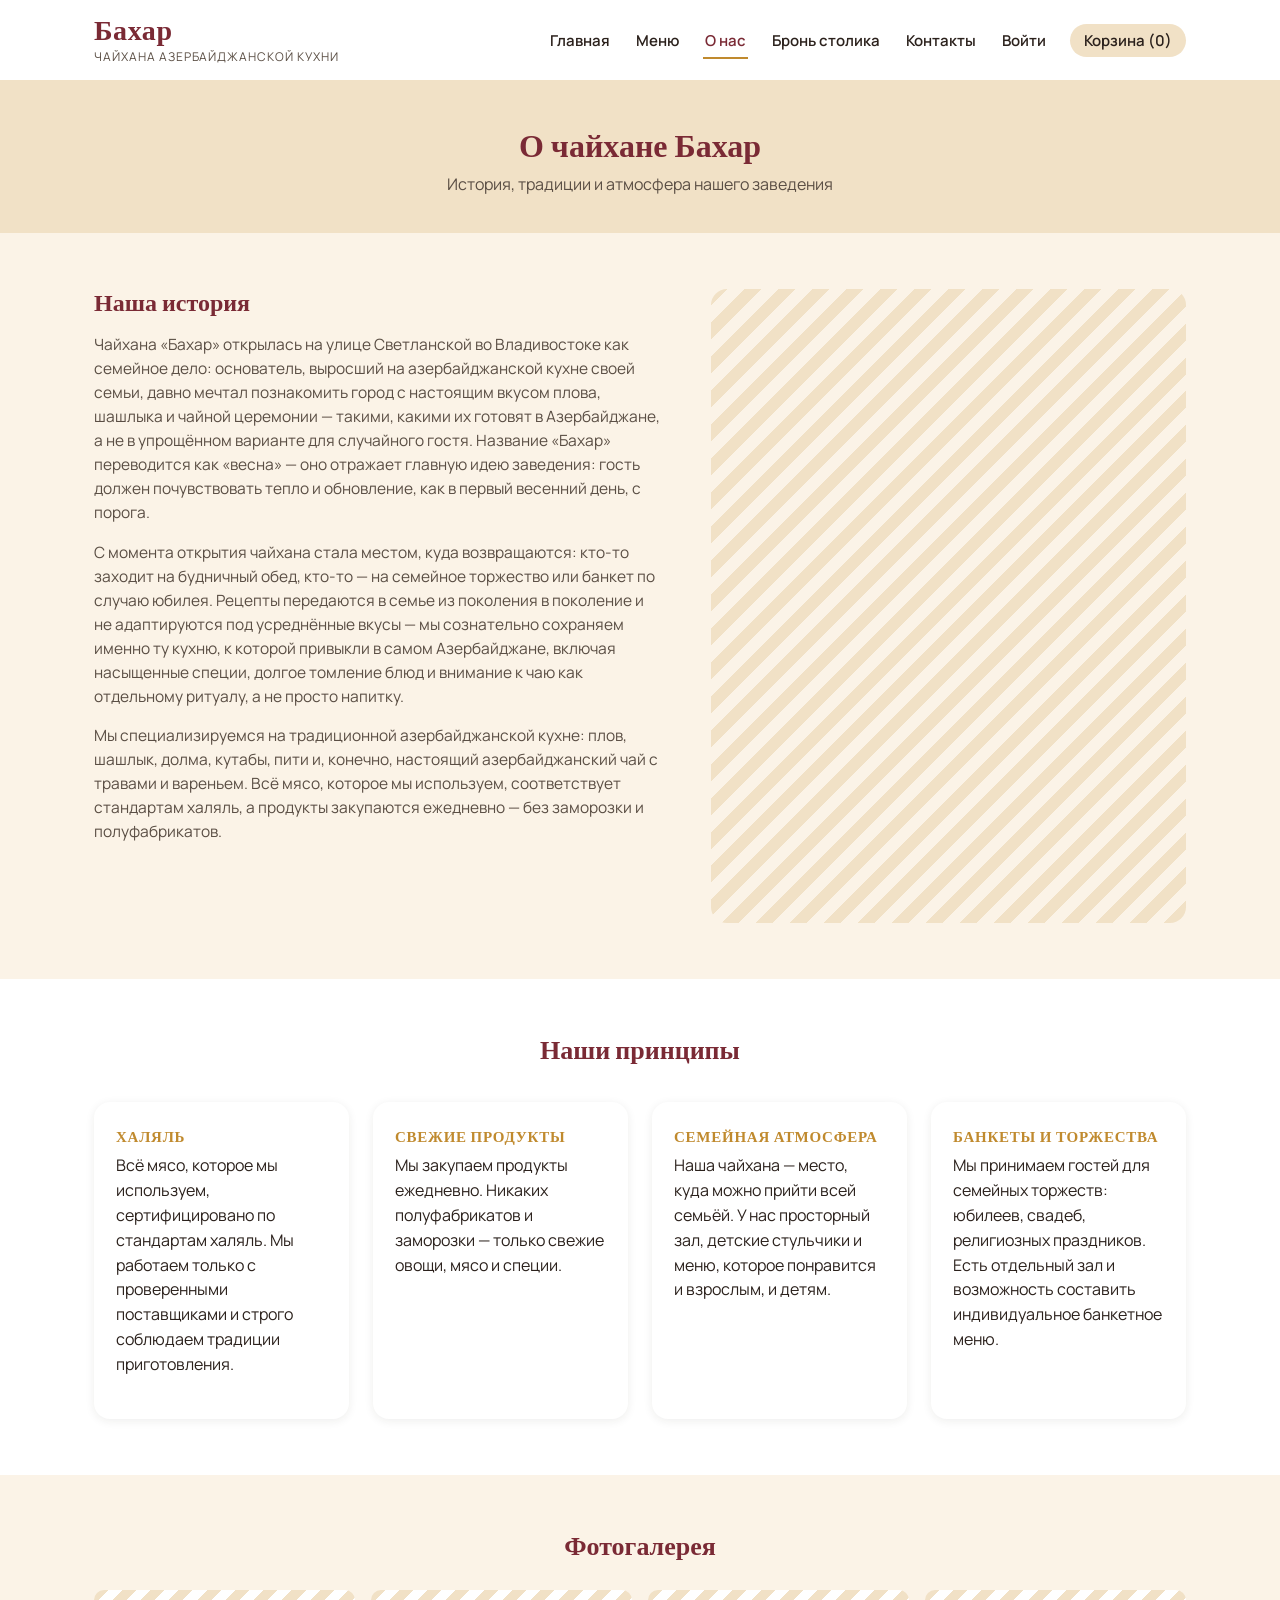
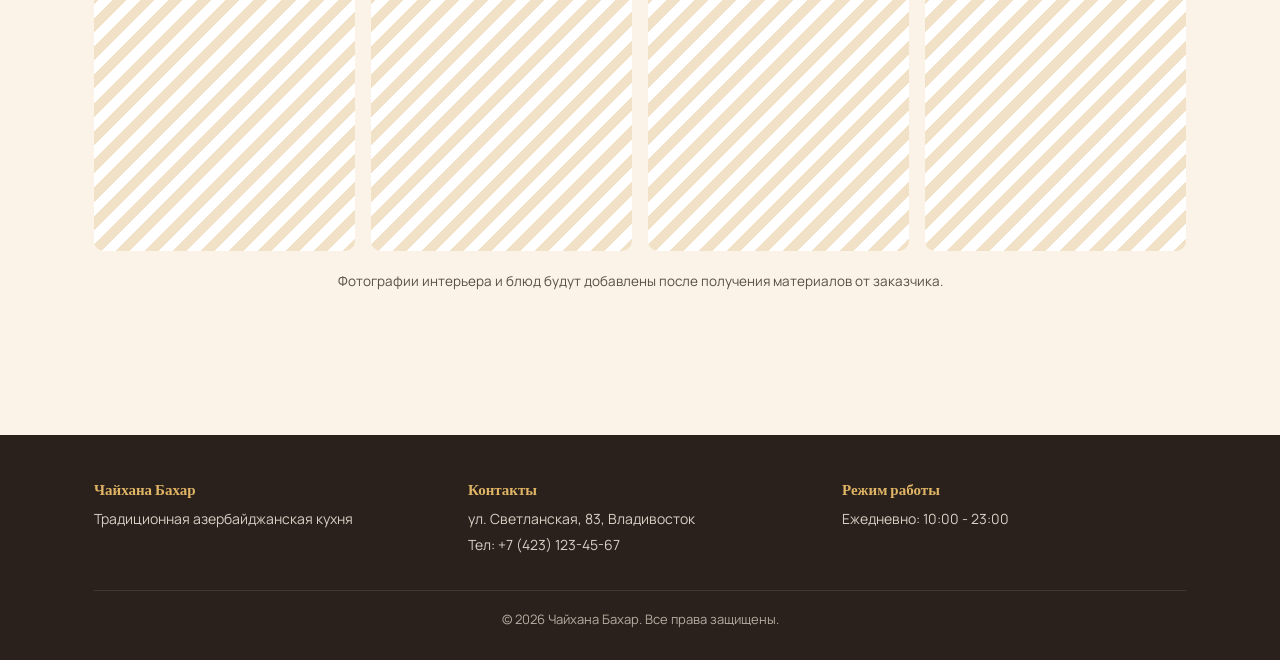
==== bahar_chaykhana/wwwroot/about.html @ 2b30fce7 "Добавьте файлы проекта." ====
<!DOCTYPE html>
<html lang="ru">
<head>
    <meta charset="UTF-8">
    <meta name="viewport" content="width=device-width, initial-scale=1.0">
    <title>О нас - Чайхана Бахар</title>
    <link rel="stylesheet" href="css/style.css">
    <link rel="stylesheet" href="css/about.css">
</head>
<body>
    <header>
        <div class="container">
            <div class="logo">
                <h1>Бахар</h1>
                <span>чайхана азербайджанской кухни</span>
            </div>
            <nav>
                <ul>
                    <li><a href="index.html">Главная</a></li>
                    <li><a href="menu.html">Меню</a></li>
                    <li><a href="about.html" class="active">О нас</a></li>
                    <li><a href="booking.html">Бронь столика</a></li>
                    <li><a href="contacts.html">Контакты</a></li>
                    <li><a href="login.html">Войти</a></li>
                    <li><a href="cart.html" class="cart-link">Корзина (<span id="cart-count">0</span>)</a></li>
                </ul>
            </nav>
        </div>
    </header>

    <main>
        <section class="page-header">
            <div class="container">
                <h2>О чайхане Бахар</h2>
                <p>История, традиции и атмосфера нашего заведения</p>
            </div>
        </section>

        <section class="about-content">
            <div class="container">
                <div class="about-text">
                    <h3>Наша история</h3>
                    <p>Чайхана «Бахар» открылась на улице Светланской во Владивостоке как семейное дело: основатель, выросший на азербайджанской кухне своей семьи, давно мечтал познакомить город с настоящим вкусом плова, шашлыка и чайной церемонии — такими, какими их готовят в Азербайджане, а не в упрощённом варианте для случайного гостя. Название «Бахар» переводится как «весна» — оно отражает главную идею заведения: гость должен почувствовать тепло и обновление, как в первый весенний день, с порога.</p>
                    <p>С момента открытия чайхана стала местом, куда возвращаются: кто-то заходит на будничный обед, кто-то — на семейное торжество или банкет по случаю юбилея. Рецепты передаются в семье из поколения в поколение и не адаптируются под усреднённые вкусы — мы сознательно сохраняем именно ту кухню, к которой привыкли в самом Азербайджане, включая насыщенные специи, долгое томление блюд и внимание к чаю как отдельному ритуалу, а не просто напитку.</p>
                    <p>Мы специализируемся на традиционной азербайджанской кухне: плов, шашлык, долма, кутабы, пити и, конечно, настоящий азербайджанский чай с травами и вареньем. Всё мясо, которое мы используем, соответствует стандартам халяль, а продукты закупаются ежедневно — без заморозки и полуфабрикатов.</p>
                </div>
                <div class="about-image">
                    <div class="image-placeholder"></div>
                </div>
            </div>
        </section>

        <section class="about-features">
            <div class="container">
                <h3>Наши принципы</h3>
                <div class="features-grid">
                    <div class="feature-card">
                        <h4>Халяль</h4>
                        <p>Всё мясо, которое мы используем, сертифицировано по стандартам халяль. Мы работаем только с проверенными поставщиками и строго соблюдаем традиции приготовления.</p>
                    </div>
                    <div class="feature-card">
                        <h4>Свежие продукты</h4>
                        <p>Мы закупаем продукты ежедневно. Никаких полуфабрикатов и заморозки — только свежие овощи, мясо и специи.</p>
                    </div>
                    <div class="feature-card">
                        <h4>Семейная атмосфера</h4>
                        <p>Наша чайхана — место, куда можно прийти всей семьёй. У нас просторный зал, детские стульчики и меню, которое понравится и взрослым, и детям.</p>
                    </div>
                    <div class="feature-card">
                        <h4>Банкеты и торжества</h4>
                        <p>Мы принимаем гостей для семейных торжеств: юбилеев, свадеб, религиозных праздников. Есть отдельный зал и возможность составить индивидуальное банкетное меню.</p>
                    </div>
                </div>
            </div>
        </section>

        <section class="about-gallery">
            <div class="container">
                <h3>Фотогалерея</h3>
                <div class="gallery-grid">
                    <div class="gallery-item"></div>
                    <div class="gallery-item"></div>
                    <div class="gallery-item"></div>
                    <div class="gallery-item"></div>
                </div>
                <p class="gallery-note">Фотографии интерьера и блюд будут добавлены после получения материалов от заказчика.</p>
            </div>
        </section>
    </main>

    <footer>
        <div class="container">
            <div class="footer-content">
                <div class="footer-section">
                    <h4>Чайхана Бахар</h4>
                    <p>Традиционная азербайджанская кухня</p>
                </div>
                <div class="footer-section">
                    <h4>Контакты</h4>
                    <p>ул. Светланская, 83, Владивосток</p>
                    <p>Тел: +7 (423) 123-45-67</p>
                </div>
                <div class="footer-section">
                    <h4>Режим работы</h4>
                    <p>Ежедневно: 10:00 - 23:00</p>
                </div>
            </div>
            <div class="footer-bottom">
                <p>&copy; 2026 Чайхана Бахар. Все права защищены.</p>
            </div>
        </div>
    </footer>

    <script src="js/api.js"></script>
    <script src="js/cart.js"></script>
</body>
</html>
---- bahar_chaykhana/wwwroot/css/style.css ----
/* ==========================================================================
   style.css — общая дизайн-система сайта чайханы «Бахар»
   Подключается на всех страницах первым, до файла конкретной страницы.
   ========================================================================== */

@import url('https://fonts.googleapis.com/css2?family=Fraunces:opsz,wght@9..144,400;9..144,500;9..144,600;9..144,700&family=Manrope:wght@400;500;600;700;800&display=swap');

:root {
    /* Палитра — гранат, латунь, тёплый кофейный текст, редкий бирюзовый акцент */
    --color-pomegranate: #7A2A35;
    --color-pomegranate-dark: #591E26;
    --color-brass: #C08A2E;
    --color-brass-light: #E0B565;
    --color-cream: #FBF3E7;
    --color-cream-deep: #F1E1C6;
    --color-ink: #2B211C;
    --color-ink-soft: #5A4E44;
    --color-teal: #2F5D50;
    --color-white: #FFFFFF;
    --color-danger: #A3352E;
    --color-success: #3B6D11;

    /* Типографика */
    --font-display: 'Fraunces', Georgia, serif;
    --font-body: 'Manrope', 'Segoe UI', sans-serif;

    /* Разное */
    --radius: 10px;
    --radius-lg: 16px;
    --shadow-card: 0 2px 10px rgba(43, 33, 28, 0.08);
    --max-width: 1140px;
}

/* ---------- Сброс и база ---------- */

* {
    box-sizing: border-box;
}

html {
    scroll-behavior: smooth;
}

body {
    margin: 0;
    font-family: var(--font-body);
    color: var(--color-ink);
    background: var(--color-cream);
    line-height: 1.55;
    -webkit-font-smoothing: antialiased;
}

h1, h2, h3, h4, h5 {
    font-family: var(--font-display);
    color: var(--color-pomegranate);
    line-height: 1.2;
    margin: 0 0 0.6em;
}

p {
    margin: 0 0 1em;
}

a {
    color: var(--color-pomegranate);
    text-decoration: none;
}

a:hover {
    color: var(--color-brass);
}

img {
    max-width: 100%;
    display: block;
}

.container {
    max-width: var(--max-width);
    margin: 0 auto;
    padding: 0 24px;
}

.text-center {
    text-align: center;
}

/* ---------- Орнамент-разделитель (подпись стиля сайта) ----------
   Тонкая геометрическая решётка в духе азербайджанского шебеке —
   используется между секциями вместо обычной линии. */

.ornament-divider {
    height: 14px;
    background-image: url("data:image/svg+xml,%3Csvg xmlns='http://www.w3.org/2000/svg' width='28' height='14'%3E%3Crect width='28' height='14' fill='none'/%3E%3Cpath d='M14 1 L27 7 L14 13 L1 7 Z' fill='none' stroke='%23C08A2E' stroke-width='1'/%3E%3Ccircle cx='14' cy='7' r='2' fill='%237A2A35'/%3E%3C/svg%3E");
    background-repeat: repeat-x;
    background-position: center;
    opacity: 0.55;
}

/* ---------- Шапка ---------- */

header {
    background: var(--color-white);
    border-bottom: 1px solid var(--color-cream-deep);
    position: sticky;
    top: 0;
    z-index: 100;
}

header .container {
    display: flex;
    align-items: center;
    justify-content: space-between;
    padding-top: 14px;
    padding-bottom: 14px;
    flex-wrap: wrap;
    gap: 12px;
}

.logo h1 {
    font-size: 28px;
    margin: 0;
    letter-spacing: 0.02em;
}

.logo span {
    display: block;
    font-size: 12px;
    color: var(--color-ink-soft);
    text-transform: uppercase;
    letter-spacing: 0.08em;
}

nav ul {
    list-style: none;
    display: flex;
    gap: 22px;
    margin: 0;
    padding: 0;
    flex-wrap: wrap;
}

nav a {
    color: var(--color-ink);
    font-weight: 600;
    font-size: 15px;
    padding: 6px 2px;
    border-bottom: 2px solid transparent;
}

nav a:hover,
nav a.active {
    color: var(--color-pomegranate);
    border-bottom-color: var(--color-brass);
}

nav a.cart-link {
    background: var(--color-cream-deep);
    padding: 6px 14px;
    border-radius: 999px;
    border-bottom: none;
}

nav a.cart-link:hover,
nav a.cart-link.active {
    background: var(--color-pomegranate);
    color: var(--color-white);
}

/* ---------- Кнопки ---------- */

.btn {
    display: inline-block;
    font-family: var(--font-body);
    font-weight: 700;
    font-size: 15px;
    padding: 12px 26px;
    border-radius: var(--radius);
    border: 2px solid transparent;
    cursor: pointer;
    text-align: center;
    transition: transform 0.12s ease, background 0.15s ease, color 0.15s ease;
}

.btn:active {
    transform: scale(0.98);
}

.btn-primary {
    background: var(--color-pomegranate);
    color: var(--color-white);
}

.btn-primary:hover {
    background: var(--color-pomegranate-dark);
    color: var(--color-white);
}

.btn-secondary {
    background: transparent;
    color: var(--color-pomegranate);
    border-color: var(--color-pomegranate);
}

.btn-secondary:hover {
    background: var(--color-pomegranate);
    color: var(--color-white);
}

.btn-outline {
    background: transparent;
    color: var(--color-ink);
    border-color: var(--color-ink-soft);
}

.btn-outline:hover {
    border-color: var(--color-ink);
    color: var(--color-ink);
    background: var(--color-cream-deep);
}

.btn-small {
    padding: 7px 14px;
    font-size: 13px;
}

.btn-large {
    padding: 15px 34px;
    font-size: 16px;
}

.btn-full {
    display: block;
    width: 100%;
}

.btn:disabled {
    opacity: 0.5;
    cursor: not-allowed;
}

/* ---------- Секции общего вида (используются на index.html) ---------- */

.hero {
    background: linear-gradient(180deg, var(--color-cream-deep), var(--color-cream));
    padding: 70px 0 60px;
    text-align: center;
}

.hero h2 {
    font-size: 40px;
    max-width: 720px;
    margin: 0 auto 0.4em;
}

.hero p {
    font-size: 18px;
    color: var(--color-ink-soft);
    margin-bottom: 2em;
}

.hero-buttons {
    display: flex;
    gap: 16px;
    justify-content: center;
    flex-wrap: wrap;
}

.features {
    padding: 60px 0;
}

.features h3 {
    text-align: center;
    font-size: 26px;
    margin-bottom: 40px;
}

.features-grid {
    display: grid;
    grid-template-columns: repeat(auto-fit, minmax(220px, 1fr));
    gap: 24px;
}

.feature,
.feature-card {
    background: var(--color-white);
    border-radius: var(--radius-lg);
    padding: 26px 22px;
    box-shadow: var(--shadow-card);
}

.feature h4,
.feature-card h4 {
    color: var(--color-brass);
    font-size: 15px;
    text-transform: uppercase;
    letter-spacing: 0.05em;
    margin-bottom: 0.5em;
}

.popular-dishes {
    padding: 20px 0 70px;
}

.popular-dishes h3 {
    text-align: center;
    font-size: 26px;
    margin-bottom: 36px;
}

.dishes-preview {
    display: grid;
    grid-template-columns: repeat(auto-fit, minmax(220px, 1fr));
    gap: 24px;
    margin-bottom: 36px;
}

.dish-card {
    background: var(--color-white);
    border-radius: var(--radius-lg);
    overflow: hidden;
    box-shadow: var(--shadow-card);
}

.dish-image {
    aspect-ratio: 4 / 3;
    background: var(--color-cream-deep);
}

.dish-image img {
    width: 100%;
    height: 100%;
    object-fit: cover;
}

.dish-card h4,
.dish-card p,
.dish-card .price {
    padding-left: 18px;
    padding-right: 18px;
}

.dish-card h4 {
    margin-top: 16px;
    margin-bottom: 4px;
    font-size: 18px;
}

.dish-card p {
    color: var(--color-ink-soft);
    font-size: 14px;
}

.dish-card .price {
    display: block;
    font-weight: 800;
    color: var(--color-pomegranate);
    padding-bottom: 18px;
}

/* ---------- Общие элементы форм (booking / checkout / auth) ---------- */

.form-group {
    margin-bottom: 18px;
}

.form-row {
    display: grid;
    grid-template-columns: 1fr 1fr;
    gap: 16px;
}

label {
    display: block;
    font-weight: 700;
    font-size: 14px;
    margin-bottom: 6px;
    color: var(--color-ink);
}

input[type="text"],
input[type="tel"],
input[type="email"],
input[type="password"],
input[type="date"],
input[type="time"],
input[type="number"],
select,
textarea {
    width: 100%;
    padding: 11px 14px;
    border: 1.5px solid var(--color-cream-deep);
    border-radius: var(--radius);
    font-family: var(--font-body);
    font-size: 15px;
    background: var(--color-white);
    color: var(--color-ink);
}

input:focus,
select:focus,
textarea:focus {
    outline: none;
    border-color: var(--color-brass);
}

.form-hint {
    font-size: 13px;
    color: var(--color-ink-soft);
    margin-top: 6px;
}

.radio-group {
    display: flex;
    gap: 20px;
}

.radio-label {
    display: flex;
    align-items: center;
    gap: 6px;
    font-weight: 600;
    cursor: pointer;
}

/* ---------- Подвал ---------- */

footer {
    background: var(--color-ink);
    color: var(--color-cream);
    margin-top: 60px;
}

.footer-content {
    display: grid;
    grid-template-columns: repeat(auto-fit, minmax(200px, 1fr));
    gap: 30px;
    padding: 46px 0 30px;
}

.footer-section h4 {
    color: var(--color-brass-light);
    font-size: 15px;
    margin-bottom: 0.6em;
}

.footer-section p {
    color: #D8CFC5;
    font-size: 14px;
    margin-bottom: 0.3em;
}

.footer-bottom {
    border-top: 1px solid rgba(255, 255, 255, 0.1);
    padding: 18px 0;
    text-align: center;
    font-size: 13px;
    color: #B7ADA2;
}

/* ---------- Адаптивность ---------- */

@media (max-width: 720px) {
    header .container {
        flex-direction: column;
        align-items: flex-start;
    }

    nav ul {
        gap: 14px;
        font-size: 14px;
    }

    .hero h2 {
        font-size: 28px;
    }

    .form-row {
        grid-template-columns: 1fr;
    }
}
---- bahar_chaykhana/wwwroot/css/about.css ----
/* ==========================================================================
   about.css — страница «О нас»
   ========================================================================== */

.page-header {
    background: var(--color-cream-deep);
    padding: 46px 0 36px;
    text-align: center;
}

.page-header h2 {
    font-size: 32px;
    margin-bottom: 0.2em;
}

.page-header p {
    color: var(--color-ink-soft);
    margin: 0;
}

.about-content {
    padding: 56px 0;
}

.about-content .container {
    display: grid;
    grid-template-columns: 1.2fr 1fr;
    gap: 46px;
    align-items: start;
}

.about-text h3 {
    font-size: 24px;
}

.about-text p {
    color: var(--color-ink-soft);
    font-size: 15.5px;
}

.about-image .image-placeholder {
    width: 100%;
    aspect-ratio: 3 / 4;
    border-radius: var(--radius-lg);
    background: repeating-linear-gradient(
        135deg,
        var(--color-cream-deep),
        var(--color-cream-deep) 12px,
        var(--color-cream) 12px,
        var(--color-cream) 24px
    );
}

.about-features {
    background: var(--color-white);
    padding: 56px 0;
}

.about-features h3 {
    text-align: center;
    font-size: 26px;
    margin-bottom: 36px;
}

.about-gallery {
    padding: 56px 0 70px;
}

.about-gallery h3 {
    text-align: center;
    font-size: 26px;
    margin-bottom: 28px;
}

.gallery-grid {
    display: grid;
    grid-template-columns: repeat(4, 1fr);
    gap: 16px;
}

.gallery-item {
    aspect-ratio: 1 / 1;
    border-radius: var(--radius);
    background: repeating-linear-gradient(
        135deg,
        var(--color-cream-deep),
        var(--color-cream-deep) 10px,
        var(--color-white) 10px,
        var(--color-white) 20px
    );
}

.gallery-note {
    text-align: center;
    color: var(--color-ink-soft);
    font-size: 13.5px;
    margin-top: 20px;
}

@media (max-width: 720px) {
    .about-content .container {
        grid-template-columns: 1fr;
    }

    .gallery-grid {
        grid-template-columns: repeat(2, 1fr);
    }
}
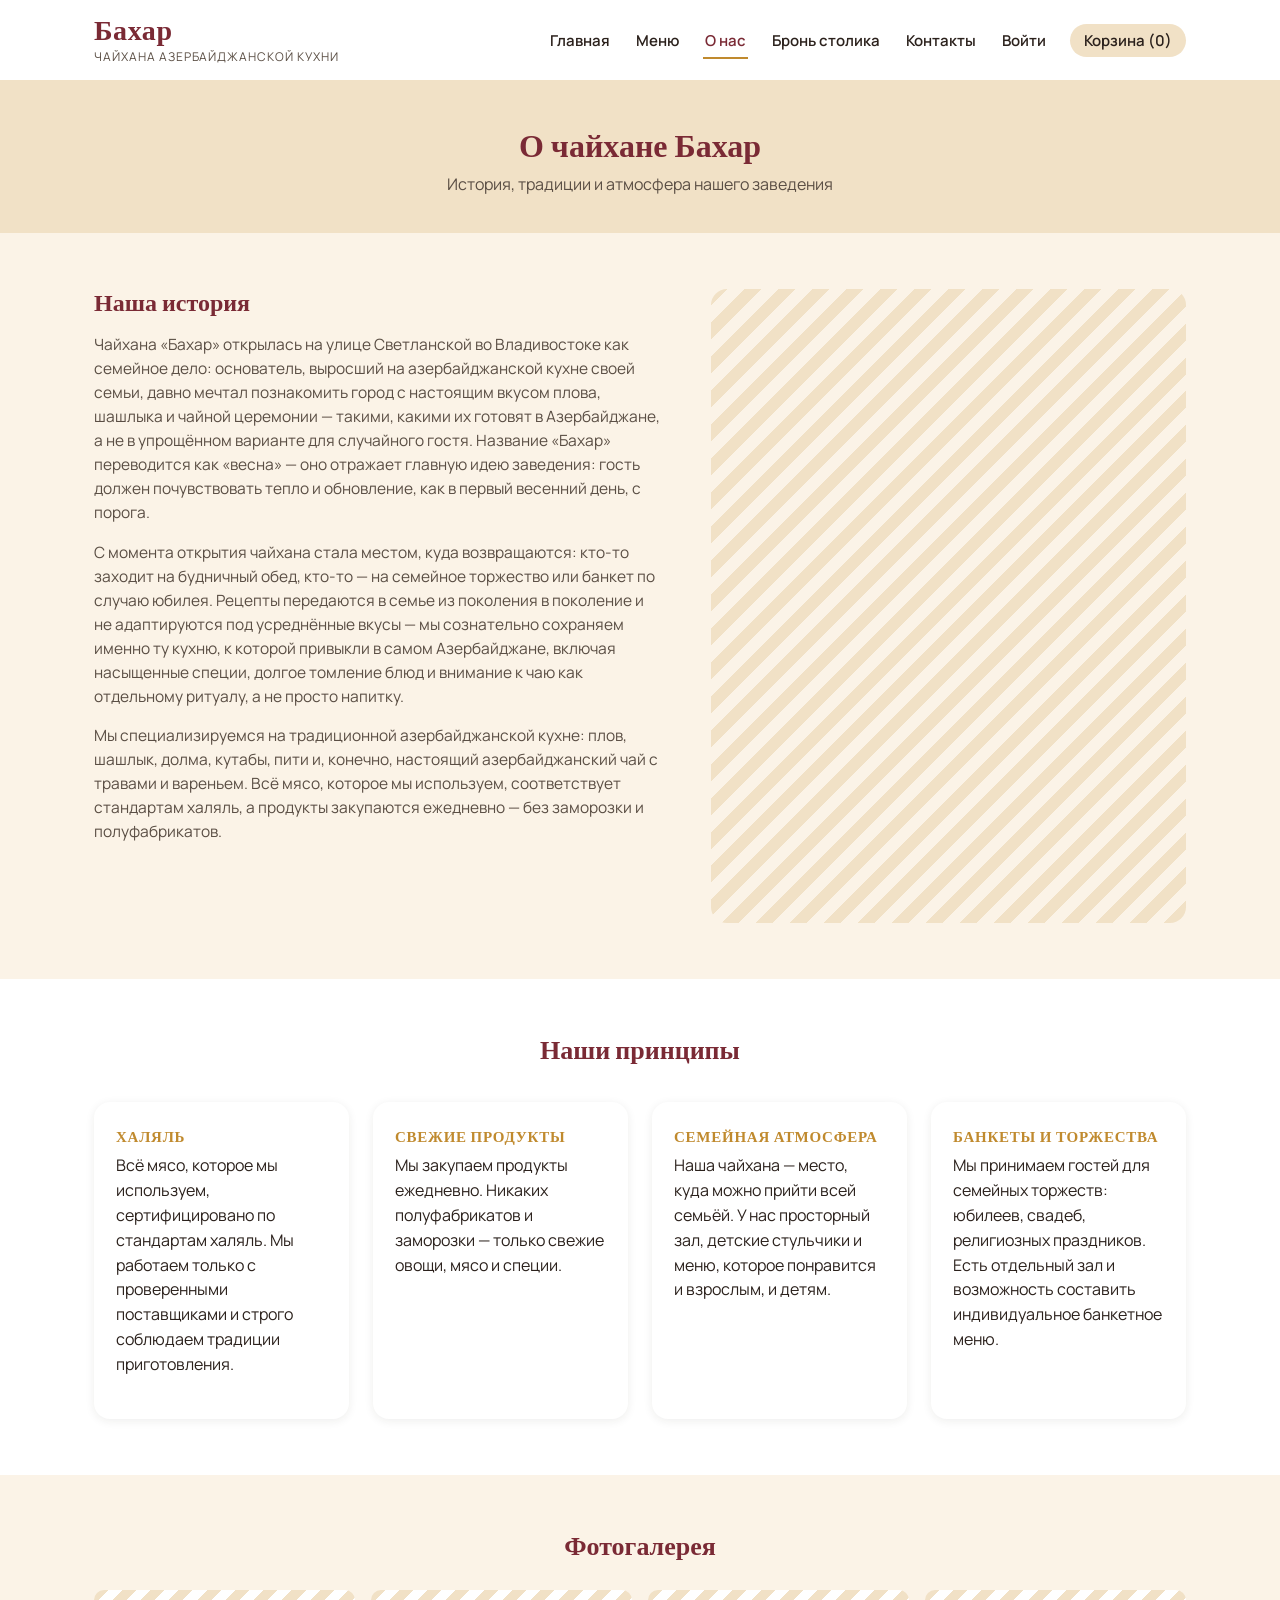
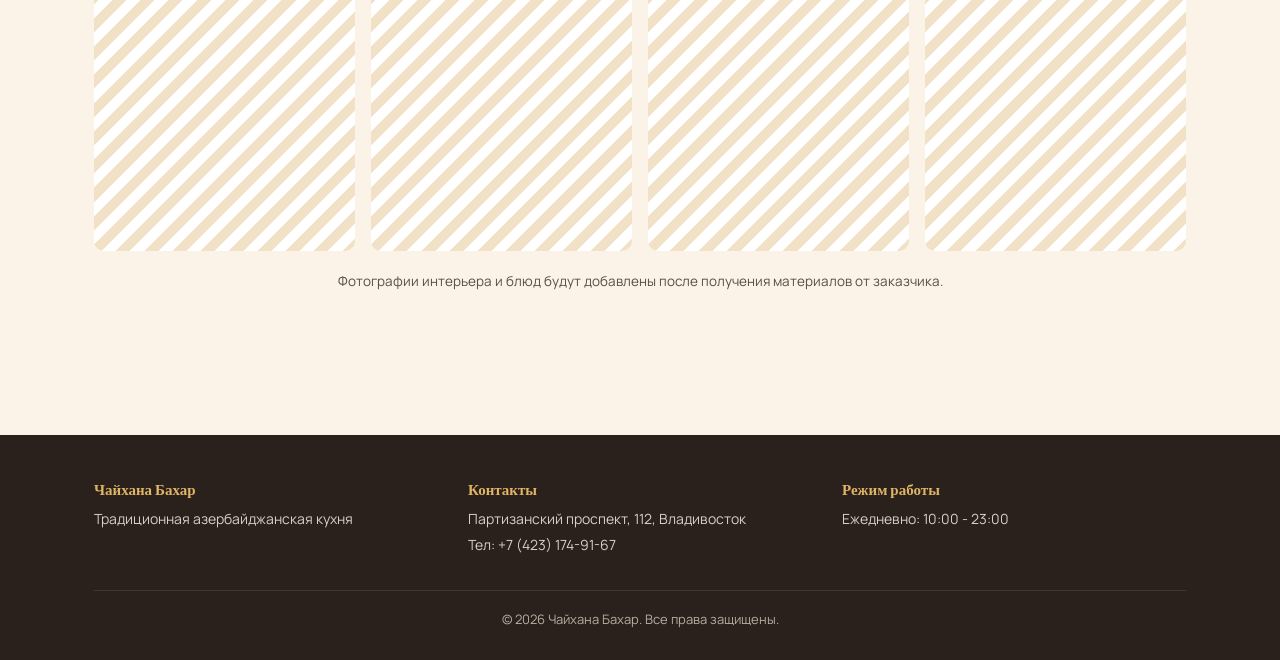
==== commit e35c562b: "New address and phone number" ====
--- a/bahar_chaykhana/wwwroot/about.html
+++ b/bahar_chaykhana/wwwroot/about.html
@@ -97,8 +97,8 @@
                 </div>
                 <div class="footer-section">
                     <h4>Контакты</h4>
-                    <p>ул. Светланская, 83, Владивосток</p>
-                    <p>Тел: +7 (423) 123-45-67</p>
+                    <p>Партизанский проспект, 112, Владивосток</p>
+                    <p>Тел: +7 (423) 174-91-67</p>
                 </div>
                 <div class="footer-section">
                     <h4>Режим работы</h4>
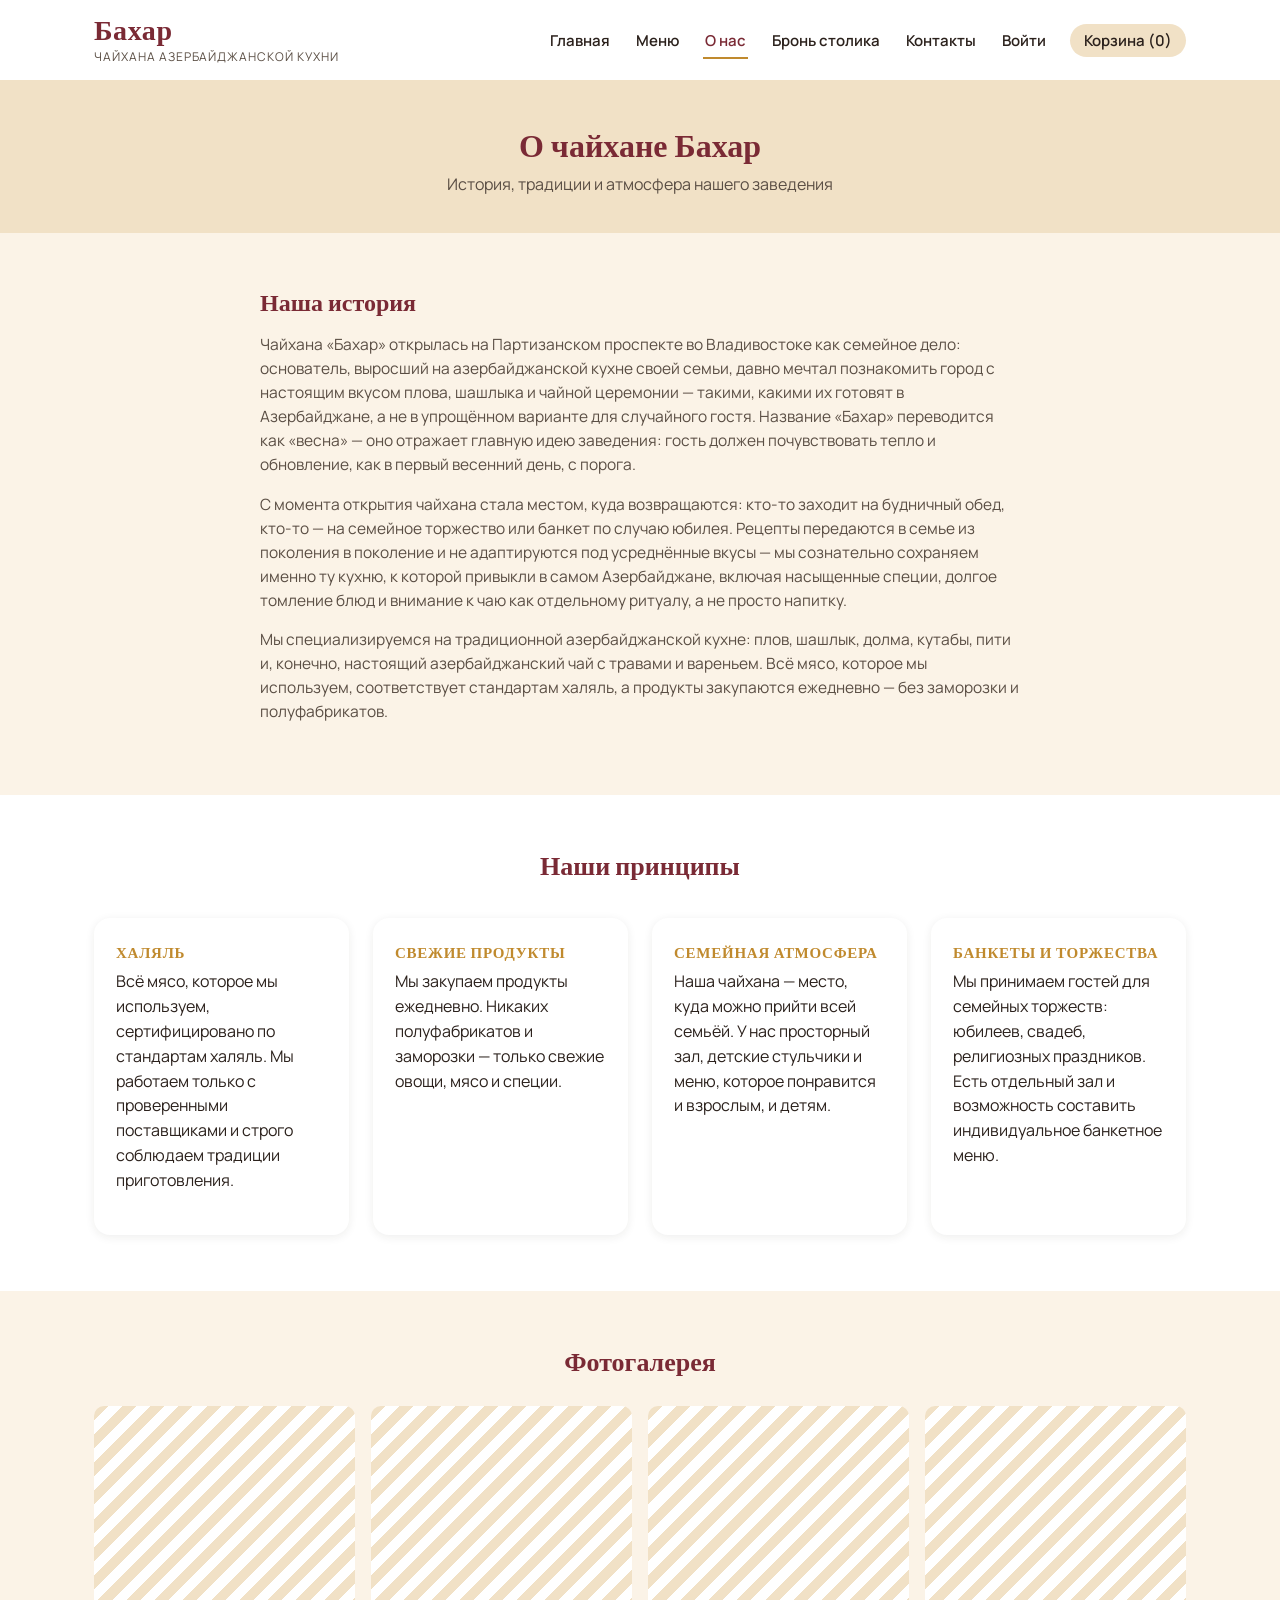
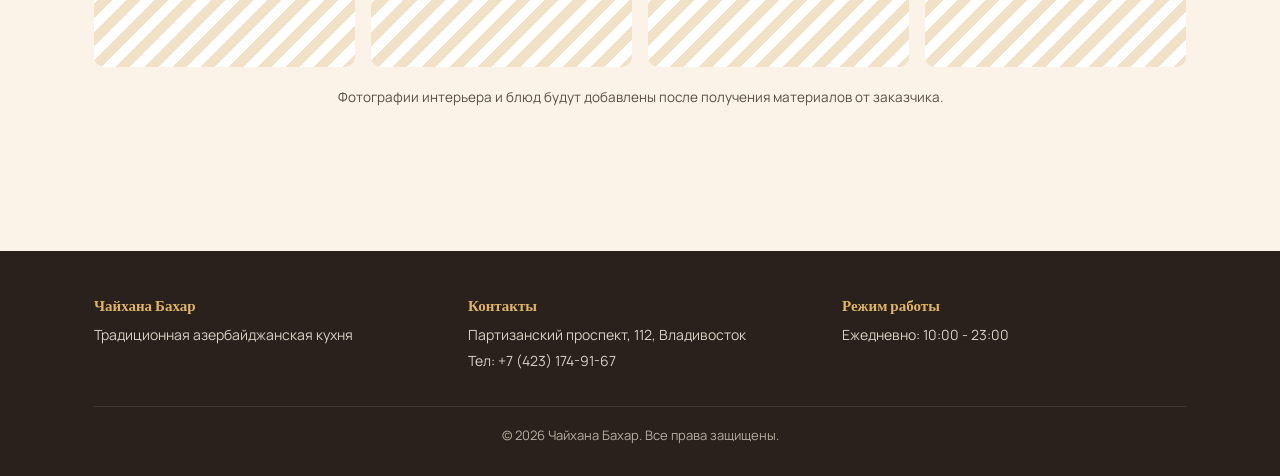
==== commit 6c13d5d1: "little changes and dishes photo" ====
--- a/bahar_chaykhana/wwwroot/about.html
+++ b/bahar_chaykhana/wwwroot/about.html
@@ -38,14 +38,11 @@
 
         <section class="about-content">
             <div class="container">
-                <div class="about-text">
+                <div class="about-text about-text-full">
                     <h3>Наша история</h3>
-                    <p>Чайхана «Бахар» открылась на улице Светланской во Владивостоке как семейное дело: основатель, выросший на азербайджанской кухне своей семьи, давно мечтал познакомить город с настоящим вкусом плова, шашлыка и чайной церемонии — такими, какими их готовят в Азербайджане, а не в упрощённом варианте для случайного гостя. Название «Бахар» переводится как «весна» — оно отражает главную идею заведения: гость должен почувствовать тепло и обновление, как в первый весенний день, с порога.</p>
+                    <p>Чайхана «Бахар» открылась на Партизанском проспекте во Владивостоке как семейное дело: основатель, выросший на азербайджанской кухне своей семьи, давно мечтал познакомить город с настоящим вкусом плова, шашлыка и чайной церемонии — такими, какими их готовят в Азербайджане, а не в упрощённом варианте для случайного гостя. Название «Бахар» переводится как «весна» — оно отражает главную идею заведения: гость должен почувствовать тепло и обновление, как в первый весенний день, с порога.</p>
                     <p>С момента открытия чайхана стала местом, куда возвращаются: кто-то заходит на будничный обед, кто-то — на семейное торжество или банкет по случаю юбилея. Рецепты передаются в семье из поколения в поколение и не адаптируются под усреднённые вкусы — мы сознательно сохраняем именно ту кухню, к которой привыкли в самом Азербайджане, включая насыщенные специи, долгое томление блюд и внимание к чаю как отдельному ритуалу, а не просто напитку.</p>
                     <p>Мы специализируемся на традиционной азербайджанской кухне: плов, шашлык, долма, кутабы, пити и, конечно, настоящий азербайджанский чай с травами и вареньем. Всё мясо, которое мы используем, соответствует стандартам халяль, а продукты закупаются ежедневно — без заморозки и полуфабрикатов.</p>
-                </div>
-                <div class="about-image">
-                    <div class="image-placeholder"></div>
                 </div>
             </div>
         </section>
@@ -114,4 +111,4 @@
     <script src="js/api.js"></script>
     <script src="js/cart.js"></script>
 </body>
-</html>
+</html>
--- a/bahar_chaykhana/wwwroot/css/about.css
+++ b/bahar_chaykhana/wwwroot/css/about.css
@@ -8,25 +8,25 @@
     text-align: center;
 }
 
-.page-header h2 {
-    font-size: 32px;
-    margin-bottom: 0.2em;
-}
+    .page-header h2 {
+        font-size: 32px;
+        margin-bottom: 0.2em;
+    }
 
-.page-header p {
-    color: var(--color-ink-soft);
-    margin: 0;
-}
+    .page-header p {
+        color: var(--color-ink-soft);
+        margin: 0;
+    }
 
 .about-content {
     padding: 56px 0;
 }
 
-.about-content .container {
-    display: grid;
-    grid-template-columns: 1.2fr 1fr;
-    gap: 46px;
-    align-items: start;
+/* ИЗМЕНЕНО: убрана колонка с фото (фасад не показываем), текст теперь
+   центрируется на всю ширину секции вместо grid 1.2fr/1fr с картинкой рядом. */
+.about-text-full {
+    max-width: 760px;
+    margin: 0 auto;
 }
 
 .about-text h3 {
@@ -38,39 +38,26 @@
     font-size: 15.5px;
 }
 
-.about-image .image-placeholder {
-    width: 100%;
-    aspect-ratio: 3 / 4;
-    border-radius: var(--radius-lg);
-    background: repeating-linear-gradient(
-        135deg,
-        var(--color-cream-deep),
-        var(--color-cream-deep) 12px,
-        var(--color-cream) 12px,
-        var(--color-cream) 24px
-    );
-}
-
 .about-features {
     background: var(--color-white);
     padding: 56px 0;
 }
 
-.about-features h3 {
-    text-align: center;
-    font-size: 26px;
-    margin-bottom: 36px;
-}
+    .about-features h3 {
+        text-align: center;
+        font-size: 26px;
+        margin-bottom: 36px;
+    }
 
 .about-gallery {
     padding: 56px 0 70px;
 }
 
-.about-gallery h3 {
-    text-align: center;
-    font-size: 26px;
-    margin-bottom: 28px;
-}
+    .about-gallery h3 {
+        text-align: center;
+        font-size: 26px;
+        margin-bottom: 28px;
+    }
 
 .gallery-grid {
     display: grid;
@@ -81,13 +68,7 @@
 .gallery-item {
     aspect-ratio: 1 / 1;
     border-radius: var(--radius);
-    background: repeating-linear-gradient(
-        135deg,
-        var(--color-cream-deep),
-        var(--color-cream-deep) 10px,
-        var(--color-white) 10px,
-        var(--color-white) 20px
-    );
+    background: repeating-linear-gradient( 135deg, var(--color-cream-deep), var(--color-cream-deep) 10px, var(--color-white) 10px, var(--color-white) 20px );
 }
 
 .gallery-note {
@@ -98,10 +79,6 @@
 }
 
 @media (max-width: 720px) {
-    .about-content .container {
-        grid-template-columns: 1fr;
-    }
-
     .gallery-grid {
         grid-template-columns: repeat(2, 1fr);
     }
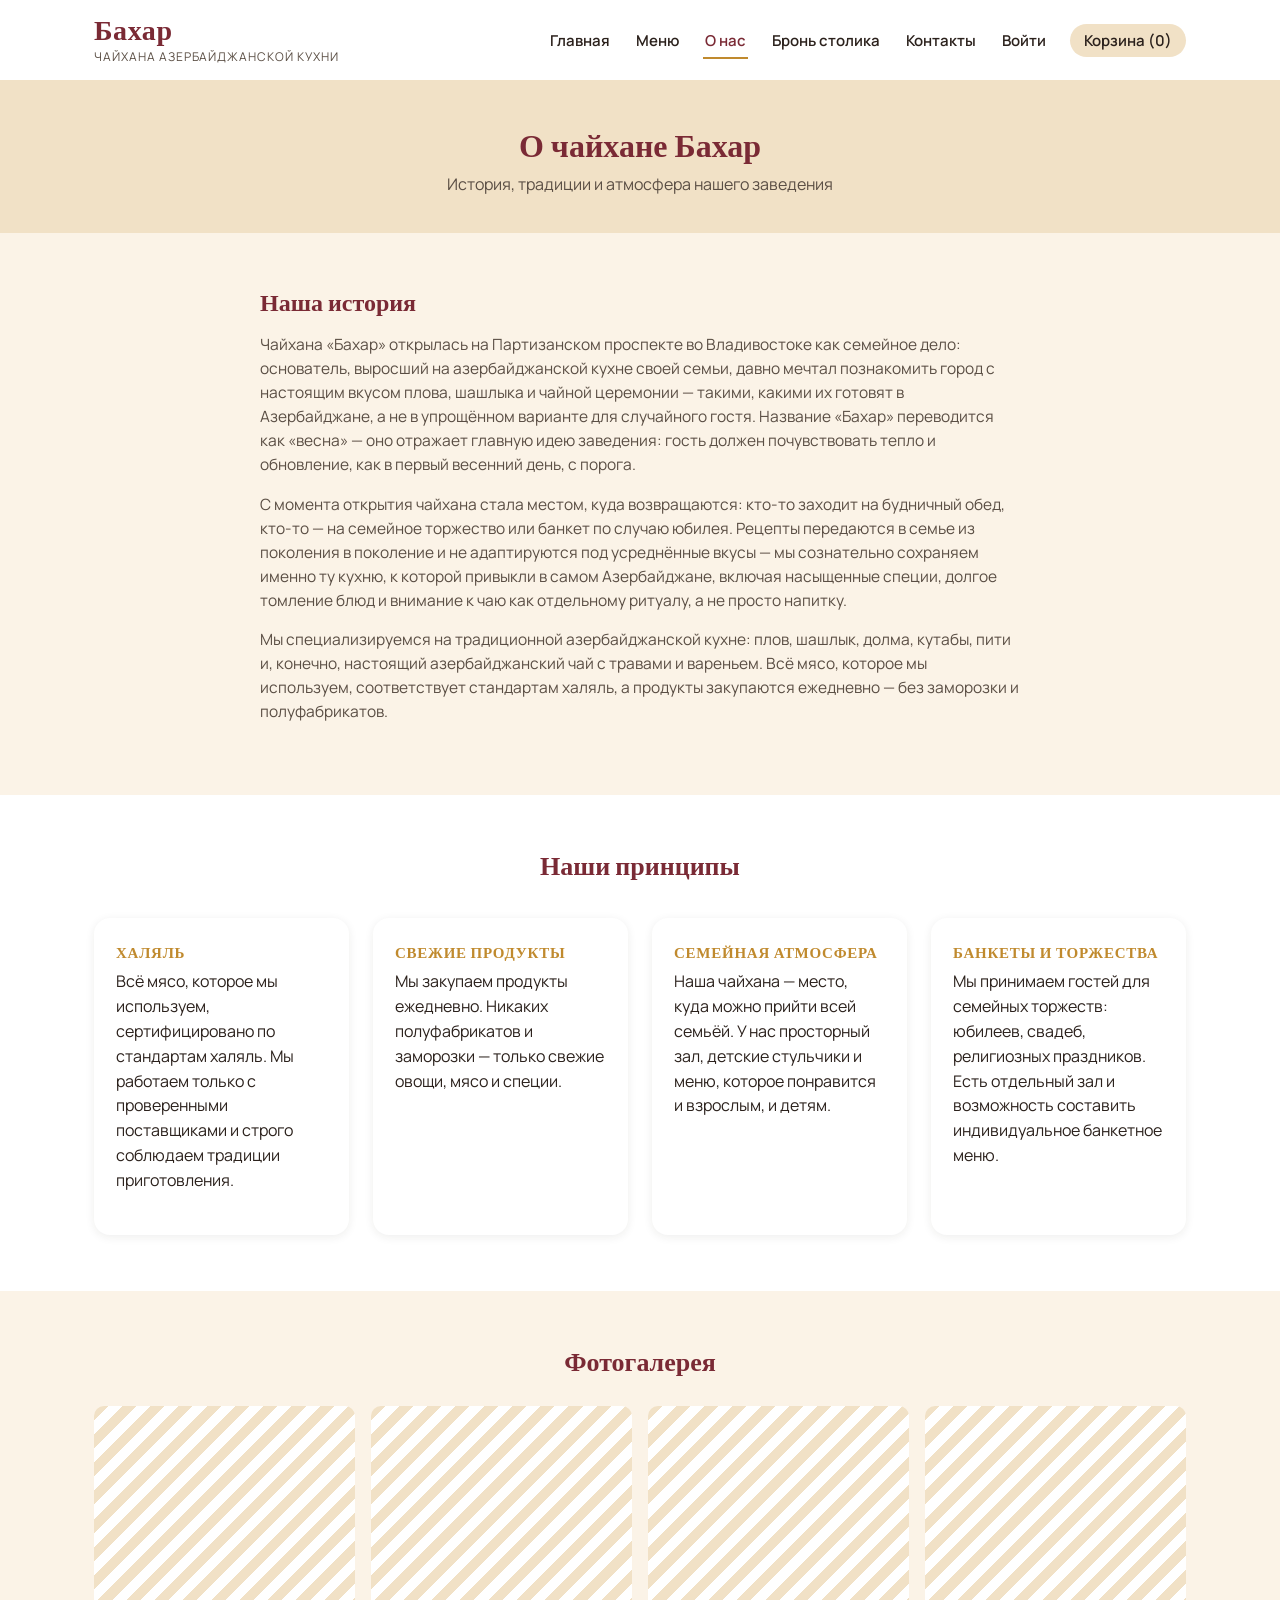
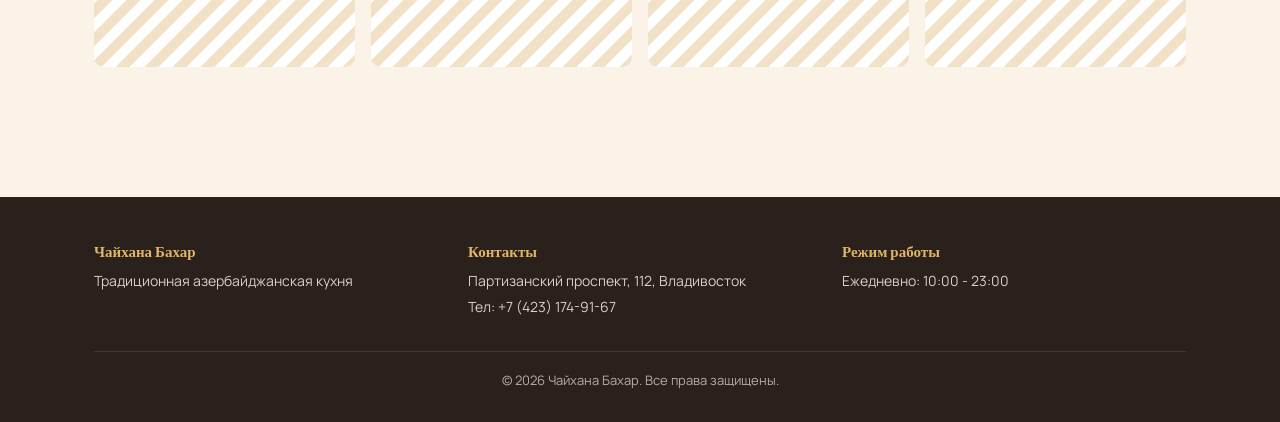
==== commit d877606d: "fixing" ====
--- a/bahar_chaykhana/wwwroot/about.html
+++ b/bahar_chaykhana/wwwroot/about.html
@@ -75,12 +75,11 @@
             <div class="container">
                 <h3>Фотогалерея</h3>
                 <div class="gallery-grid">
-                    <div class="gallery-item"></div>
-                    <div class="gallery-item"></div>
-                    <div class="gallery-item"></div>
-                    <div class="gallery-item"></div>
+                    <div class="gallery-item"><img src="/images/about/gallery-1.jpg" alt="Интерьер чайханы" onerror="this.remove()"></div>
+                    <div class="gallery-item"><img src="/images/about/gallery-2.jpg" alt="Чайная церемония, самовар" onerror="this.remove()"></div>
+                    <div class="gallery-item"><img src="/images/about/gallery-3.jpg" alt="Блюда азербайджанской кухни" onerror="this.remove()"></div>
+                    <div class="gallery-item"><img src="/images/about/gallery-4.jpg" alt="Атмосфера чайханы" onerror="this.remove()"></div>
                 </div>
-                <p class="gallery-note">Фотографии интерьера и блюд будут добавлены после получения материалов от заказчика.</p>
             </div>
         </section>
     </main>
--- a/bahar_chaykhana/wwwroot/css/about.css
+++ b/bahar_chaykhana/wwwroot/css/about.css
@@ -69,7 +69,15 @@
     aspect-ratio: 1 / 1;
     border-radius: var(--radius);
     background: repeating-linear-gradient( 135deg, var(--color-cream-deep), var(--color-cream-deep) 10px, var(--color-white) 10px, var(--color-white) 20px );
+    overflow: hidden;
 }
+
+    .gallery-item img {
+        width: 100%;
+        height: 100%;
+        object-fit: cover;
+        display: block;
+    }
 
 .gallery-note {
     text-align: center;
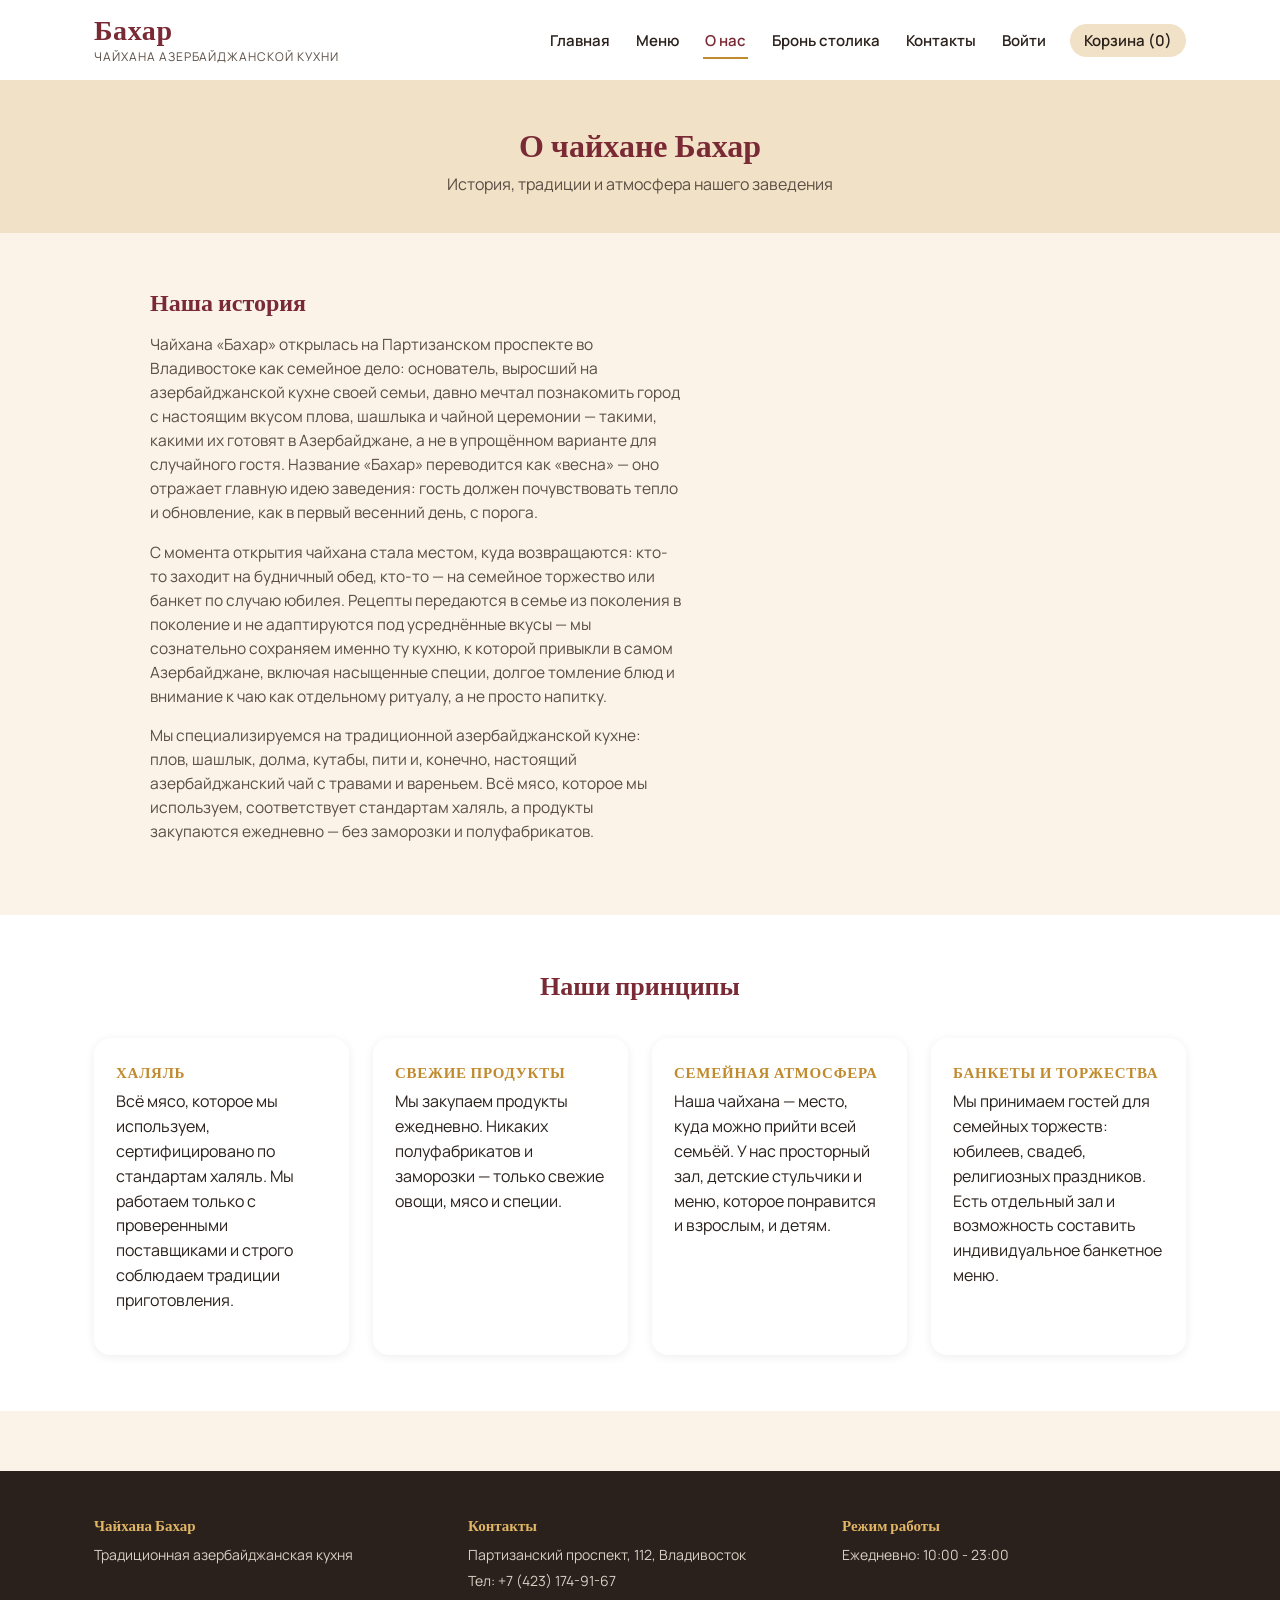
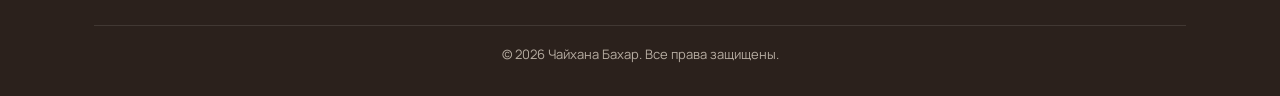
==== commit 79b9c604: "fixing page about" ====
--- a/bahar_chaykhana/wwwroot/about.html
+++ b/bahar_chaykhana/wwwroot/about.html
@@ -38,11 +38,16 @@
 
         <section class="about-content">
             <div class="container">
-                <div class="about-text about-text-full">
-                    <h3>Наша история</h3>
-                    <p>Чайхана «Бахар» открылась на Партизанском проспекте во Владивостоке как семейное дело: основатель, выросший на азербайджанской кухне своей семьи, давно мечтал познакомить город с настоящим вкусом плова, шашлыка и чайной церемонии — такими, какими их готовят в Азербайджане, а не в упрощённом варианте для случайного гостя. Название «Бахар» переводится как «весна» — оно отражает главную идею заведения: гость должен почувствовать тепло и обновление, как в первый весенний день, с порога.</p>
-                    <p>С момента открытия чайхана стала местом, куда возвращаются: кто-то заходит на будничный обед, кто-то — на семейное торжество или банкет по случаю юбилея. Рецепты передаются в семье из поколения в поколение и не адаптируются под усреднённые вкусы — мы сознательно сохраняем именно ту кухню, к которой привыкли в самом Азербайджане, включая насыщенные специи, долгое томление блюд и внимание к чаю как отдельному ритуалу, а не просто напитку.</p>
-                    <p>Мы специализируемся на традиционной азербайджанской кухне: плов, шашлык, долма, кутабы, пити и, конечно, настоящий азербайджанский чай с травами и вареньем. Всё мясо, которое мы используем, соответствует стандартам халяль, а продукты закупаются ежедневно — без заморозки и полуфабрикатов.</p>
+                <div class="about-grid">
+                    <div class="about-text">
+                        <h3>Наша история</h3>
+                        <p>Чайхана «Бахар» открылась на Партизанском проспекте во Владивостоке как семейное дело: основатель, выросший на азербайджанской кухне своей семьи, давно мечтал познакомить город с настоящим вкусом плова, шашлыка и чайной церемонии — такими, какими их готовят в Азербайджане, а не в упрощённом варианте для случайного гостя. Название «Бахар» переводится как «весна» — оно отражает главную идею заведения: гость должен почувствовать тепло и обновление, как в первый весенний день, с порога.</p>
+                        <p>С момента открытия чайхана стала местом, куда возвращаются: кто-то заходит на будничный обед, кто-то — на семейное торжество или банкет по случаю юбилея. Рецепты передаются в семье из поколения в поколение и не адаптируются под усреднённые вкусы — мы сознательно сохраняем именно ту кухню, к которой привыкли в самом Азербайджане, включая насыщенные специи, долгое томление блюд и внимание к чаю как отдельному ритуалу, а не просто напитку.</p>
+                        <p>Мы специализируемся на традиционной азербайджанской кухне: плов, шашлык, долма, кутабы, пити и, конечно, настоящий азербайджанский чай с травами и вареньем. Всё мясо, которое мы используем, соответствует стандартам халяль, а продукты закупаются ежедневно — без заморозки и полуфабрикатов.</p>
+                    </div>
+                    <div class="about-photos">
+                        <img src="/images/about/history-1.jpg" alt="Зал чайханы «Бахар»" onerror="this.remove()"><img src="/images/about/history-2.jpg" alt="Чайная церемония с самоваром" onerror="this.remove()">
+                    </div>
                 </div>
             </div>
         </section>
@@ -67,18 +72,6 @@
                         <h4>Банкеты и торжества</h4>
                         <p>Мы принимаем гостей для семейных торжеств: юбилеев, свадеб, религиозных праздников. Есть отдельный зал и возможность составить индивидуальное банкетное меню.</p>
                     </div>
-                </div>
-            </div>
-        </section>
-
-        <section class="about-gallery">
-            <div class="container">
-                <h3>Фотогалерея</h3>
-                <div class="gallery-grid">
-                    <div class="gallery-item"><img src="/images/about/gallery-1.jpg" alt="Интерьер чайханы" onerror="this.remove()"></div>
-                    <div class="gallery-item"><img src="/images/about/gallery-2.jpg" alt="Чайная церемония, самовар" onerror="this.remove()"></div>
-                    <div class="gallery-item"><img src="/images/about/gallery-3.jpg" alt="Блюда азербайджанской кухни" onerror="this.remove()"></div>
-                    <div class="gallery-item"><img src="/images/about/gallery-4.jpg" alt="Атмосфера чайханы" onerror="this.remove()"></div>
                 </div>
             </div>
         </section>
--- a/bahar_chaykhana/wwwroot/css/about.css
+++ b/bahar_chaykhana/wwwroot/css/about.css
@@ -22,10 +22,12 @@
     padding: 56px 0;
 }
 
-/* ИЗМЕНЕНО: убрана колонка с фото (фасад не показываем), текст теперь
-   центрируется на всю ширину секции вместо grid 1.2fr/1fr с картинкой рядом. */
-.about-text-full {
-    max-width: 760px;
+.about-grid {
+    display: grid;
+    grid-template-columns: 1.3fr 1fr;
+    gap: 40px;
+    align-items: start;
+    max-width: 980px;
     margin: 0 auto;
 }
 
@@ -38,6 +40,45 @@
     font-size: 15.5px;
 }
 
+.about-photos {
+    display: flex;
+    flex-direction: column;
+    gap: 16px;
+}
+
+    .about-photos img {
+        width: 100%;
+        aspect-ratio: 4 / 3;
+        object-fit: cover;
+        border-radius: var(--radius-lg);
+        display: block;
+        /* Тот же приём, что обсуждали для галереи: полное обесцвечивание убирает
+       разницу в материалах и цветах между разными источниками фото (дерево
+       или камень, красный ковёр или золотой), sepia поверх просто подкрашивает
+       результат в тон сайту. */
+        filter: grayscale(1) sepia(0.35) contrast(1.05) brightness(1.02);
+    }
+
+    /* Пока файлов нет (или не загрузился один из двух) — картинка убирается через
+   onerror, и если в итоге в блоке не осталось ни одной, он просто не рендерится */
+    .about-photos:empty {
+        display: none;
+    }
+
+@media (max-width: 820px) {
+    .about-grid {
+        grid-template-columns: 1fr;
+    }
+
+    .about-photos {
+        flex-direction: row;
+    }
+
+        .about-photos img {
+            flex: 1;
+        }
+}
+
 .about-features {
     background: var(--color-white);
     padding: 56px 0;
@@ -48,46 +89,3 @@
         font-size: 26px;
         margin-bottom: 36px;
     }
-
-.about-gallery {
-    padding: 56px 0 70px;
-}
-
-    .about-gallery h3 {
-        text-align: center;
-        font-size: 26px;
-        margin-bottom: 28px;
-    }
-
-.gallery-grid {
-    display: grid;
-    grid-template-columns: repeat(4, 1fr);
-    gap: 16px;
-}
-
-.gallery-item {
-    aspect-ratio: 1 / 1;
-    border-radius: var(--radius);
-    background: repeating-linear-gradient( 135deg, var(--color-cream-deep), var(--color-cream-deep) 10px, var(--color-white) 10px, var(--color-white) 20px );
-    overflow: hidden;
-}
-
-    .gallery-item img {
-        width: 100%;
-        height: 100%;
-        object-fit: cover;
-        display: block;
-    }
-
-.gallery-note {
-    text-align: center;
-    color: var(--color-ink-soft);
-    font-size: 13.5px;
-    margin-top: 20px;
-}
-
-@media (max-width: 720px) {
-    .gallery-grid {
-        grid-template-columns: repeat(2, 1fr);
-    }
-}
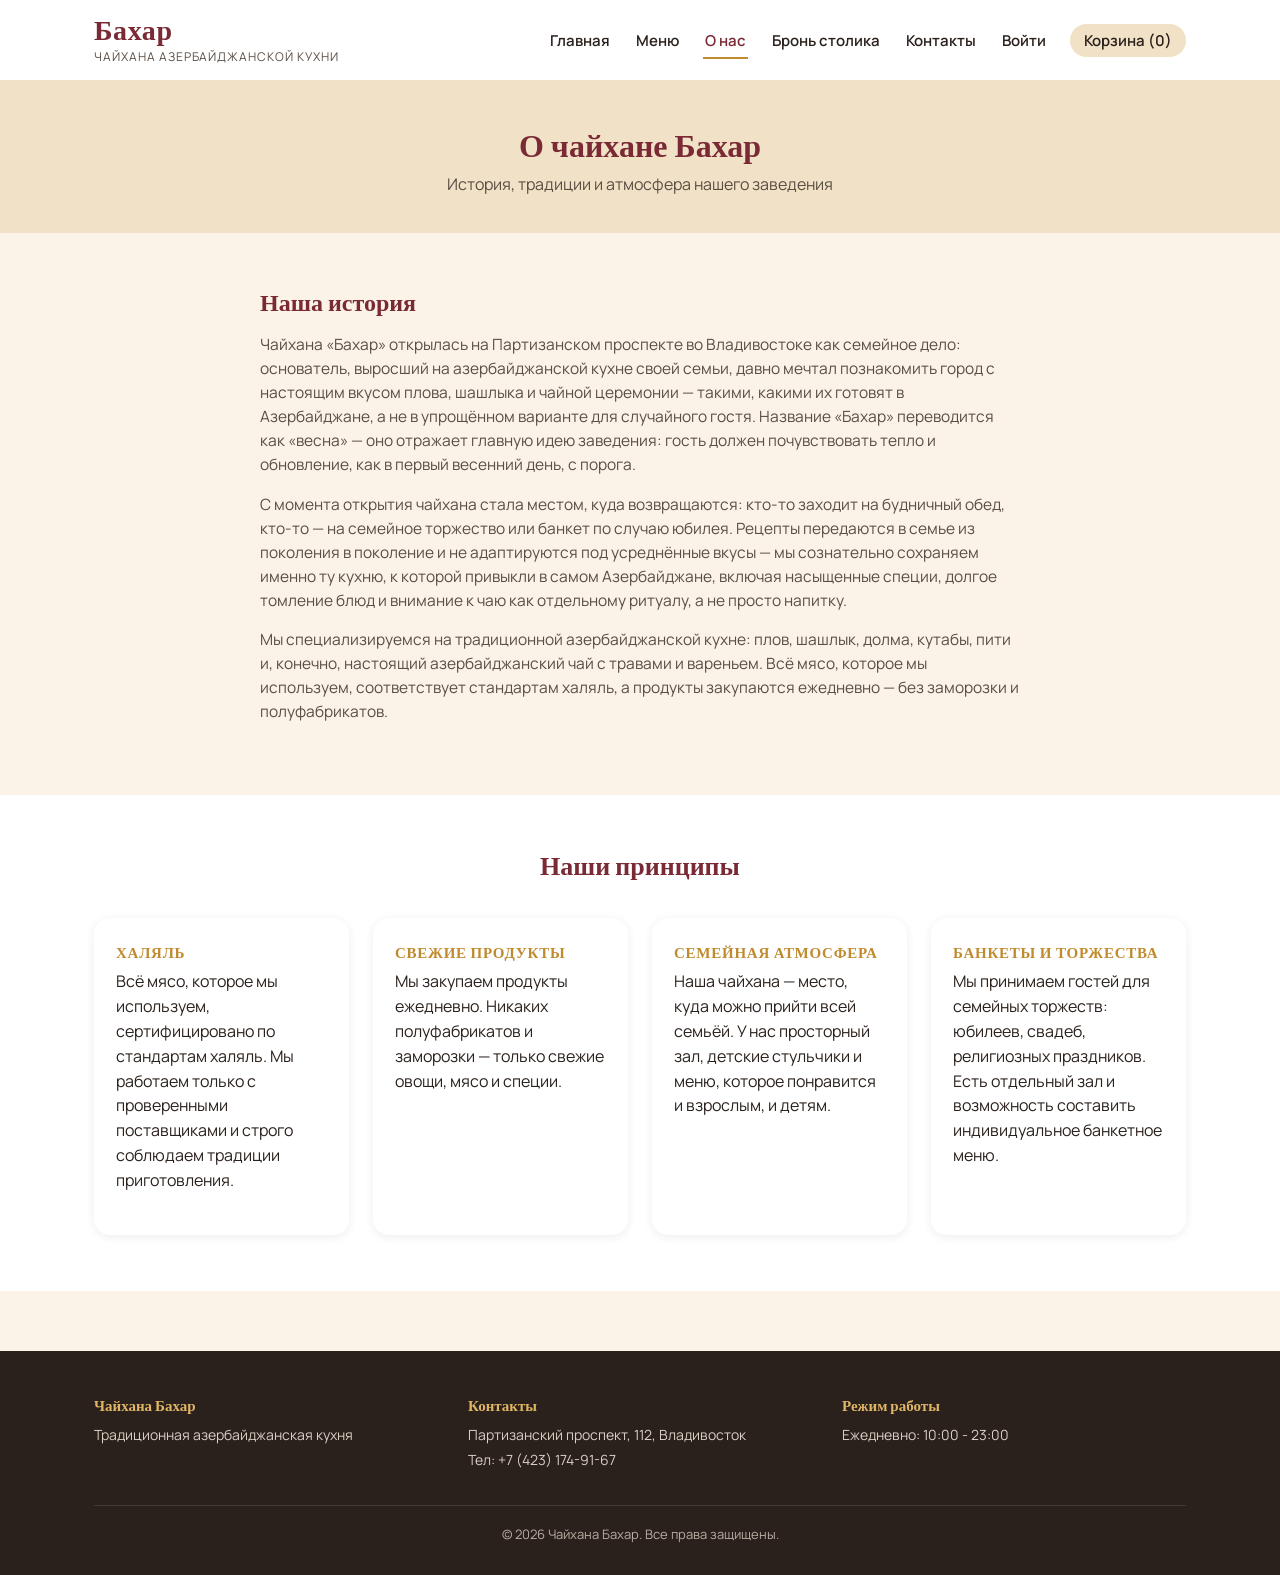
==== commit 291101bd: "." ====
--- a/bahar_chaykhana/wwwroot/about.html
+++ b/bahar_chaykhana/wwwroot/about.html
@@ -38,17 +38,13 @@
 
         <section class="about-content">
             <div class="container">
-                <div class="about-grid">
-                    <div class="about-text">
-                        <h3>Наша история</h3>
-                        <p>Чайхана «Бахар» открылась на Партизанском проспекте во Владивостоке как семейное дело: основатель, выросший на азербайджанской кухне своей семьи, давно мечтал познакомить город с настоящим вкусом плова, шашлыка и чайной церемонии — такими, какими их готовят в Азербайджане, а не в упрощённом варианте для случайного гостя. Название «Бахар» переводится как «весна» — оно отражает главную идею заведения: гость должен почувствовать тепло и обновление, как в первый весенний день, с порога.</p>
-                        <p>С момента открытия чайхана стала местом, куда возвращаются: кто-то заходит на будничный обед, кто-то — на семейное торжество или банкет по случаю юбилея. Рецепты передаются в семье из поколения в поколение и не адаптируются под усреднённые вкусы — мы сознательно сохраняем именно ту кухню, к которой привыкли в самом Азербайджане, включая насыщенные специи, долгое томление блюд и внимание к чаю как отдельному ритуалу, а не просто напитку.</p>
-                        <p>Мы специализируемся на традиционной азербайджанской кухне: плов, шашлык, долма, кутабы, пити и, конечно, настоящий азербайджанский чай с травами и вареньем. Всё мясо, которое мы используем, соответствует стандартам халяль, а продукты закупаются ежедневно — без заморозки и полуфабрикатов.</p>
-                    </div>
-                    <div class="about-photos">
-                        <img src="/images/about/history-1.jpg" alt="Зал чайханы «Бахар»" onerror="this.remove()"><img src="/images/about/history-2.jpg" alt="Чайная церемония с самоваром" onerror="this.remove()">
-                    </div>
+                <div class="about-text about-text-full">
+                    <h3>Наша история</h3>
+                    <p>Чайхана «Бахар» открылась на Партизанском проспекте во Владивостоке как семейное дело: основатель, выросший на азербайджанской кухне своей семьи, давно мечтал познакомить город с настоящим вкусом плова, шашлыка и чайной церемонии — такими, какими их готовят в Азербайджане, а не в упрощённом варианте для случайного гостя. Название «Бахар» переводится как «весна» — оно отражает главную идею заведения: гость должен почувствовать тепло и обновление, как в первый весенний день, с порога.</p>
+                    <p>С момента открытия чайхана стала местом, куда возвращаются: кто-то заходит на будничный обед, кто-то — на семейное торжество или банкет по случаю юбилея. Рецепты передаются в семье из поколения в поколение и не адаптируются под усреднённые вкусы — мы сознательно сохраняем именно ту кухню, к которой привыкли в самом Азербайджане, включая насыщенные специи, долгое томление блюд и внимание к чаю как отдельному ритуалу, а не просто напитку.</p>
+                    <p>Мы специализируемся на традиционной азербайджанской кухне: плов, шашлык, долма, кутабы, пити и, конечно, настоящий азербайджанский чай с травами и вареньем. Всё мясо, которое мы используем, соответствует стандартам халяль, а продукты закупаются ежедневно — без заморозки и полуфабрикатов.</p>
                 </div>
+                <div class="about-banner"><img src="/images/about/image2.jpg" alt="Зал чайханы «Бахар»" onerror="this.remove()"></div>
             </div>
         </section>
 
--- a/bahar_chaykhana/wwwroot/css/about.css
+++ b/bahar_chaykhana/wwwroot/css/about.css
@@ -22,12 +22,28 @@
     padding: 56px 0;
 }
 
-.about-grid {
-    display: grid;
-    grid-template-columns: 1.3fr 1fr;
-    gap: 40px;
-    align-items: start;
-    max-width: 980px;
+.about-banner {
+    max-width: 760px;
+    margin: 40px auto 0;
+    border-radius: var(--radius-lg);
+    overflow: hidden;
+}
+
+    .about-banner img {
+        width: 100%;
+        aspect-ratio: 3 / 2;
+        object-fit: cover;
+        display: block;
+    }
+
+    /* Пока файла нет (или он не загрузился) — баннер просто не рендерится через
+   onerror + :empty, ниже сразу идёт текст, вёрстка не ломается */
+    .about-banner:empty {
+        display: none;
+    }
+
+.about-text-full {
+    max-width: 760px;
     margin: 0 auto;
 }
 
@@ -40,43 +56,10 @@
     font-size: 15.5px;
 }
 
-.about-photos {
-    display: flex;
-    flex-direction: column;
-    gap: 16px;
-}
-
-    .about-photos img {
-        width: 100%;
+@media (max-width: 720px) {
+    .about-banner img {
         aspect-ratio: 4 / 3;
-        object-fit: cover;
-        border-radius: var(--radius-lg);
-        display: block;
-        /* Тот же приём, что обсуждали для галереи: полное обесцвечивание убирает
-       разницу в материалах и цветах между разными источниками фото (дерево
-       или камень, красный ковёр или золотой), sepia поверх просто подкрашивает
-       результат в тон сайту. */
-        filter: grayscale(1) sepia(0.35) contrast(1.05) brightness(1.02);
     }
-
-    /* Пока файлов нет (или не загрузился один из двух) — картинка убирается через
-   onerror, и если в итоге в блоке не осталось ни одной, он просто не рендерится */
-    .about-photos:empty {
-        display: none;
-    }
-
-@media (max-width: 820px) {
-    .about-grid {
-        grid-template-columns: 1fr;
-    }
-
-    .about-photos {
-        flex-direction: row;
-    }
-
-        .about-photos img {
-            flex: 1;
-        }
 }
 
 .about-features {
